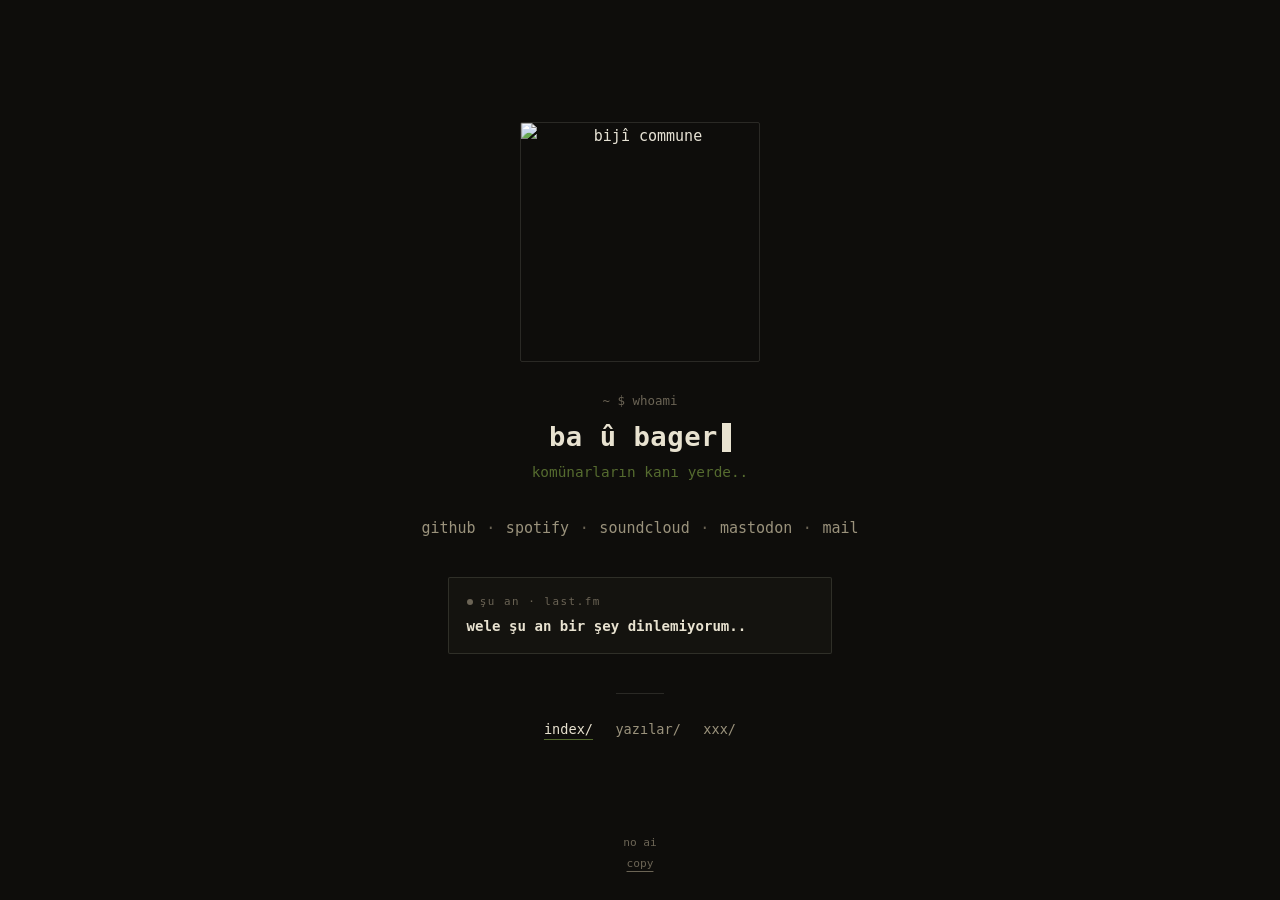
==== index.html @ e676a7f1 "x" ====
<!DOCTYPE html>
<html lang="tr">
<head>
    <meta charset="UTF-8">
    <meta name="viewport" content="width=device-width, initial-scale=1.0">
    <title>ba û bager</title>
    <meta name="description" content="komünar">
    <meta http-equiv="Content-Security-Policy" content="default-src 'self'; script-src 'self'; style-src 'self' 'unsafe-inline'; img-src 'self' https://*.fastly.net data:; connect-src 'self' https://ws.audioscrobbler.com; font-src 'self'; media-src 'self'; base-uri 'self'; form-action 'none'; object-src 'none'">
    <meta name="theme-color" content="#0e0d0b">
    <meta property="og:title" content="ba û bager">
    <meta property="og:description" content="komünar">
    <meta property="og:image" content="https://ericmarshlovski.github.io/bager/vivelacommune.jpg">
    <meta property="og:url" content="https://ericmarshlovski.github.io/bager/">
    <meta property="og:type" content="website">
    <meta name="twitter:card" content="summary">
    <link rel="alternate" type="application/rss+xml" title="ba û bager" href="feed.xml">
    <link rel="stylesheet" href="assets/css/style.css">
    <link rel="icon" type="image/png" href="cat.png">
</head>
<body>
    <main>
        <img class="foto" src="vivelacommune.jpg" alt="bijî commune">

        <p class="prompt">whoami</p>
        <h1>ba û bager<span class="cursor" aria-hidden="true"></span></h1>
        <p class="slogan">komünarların kanı yerde..</p>

        <p class="socials"><a href="https://github.com/ericmarshlovski" target="_blank" rel="noopener">github</a>&nbsp;· <a href="https://open.spotify.com/user/8djlkujkspdbpuejrs2llf6aj?si=2995310999944a9e" target="_blank" rel="noopener">spotify</a>&nbsp;· <a href="https://soundcloud.com/bager-926144271" target="_blank" rel="noopener">soundcloud</a>&nbsp;· <a href="https://mastodon.social/@bager" target="_blank" rel="me noopener">mastodon</a>&nbsp;· <a data-eposta>mail</a></p>

        <div class="np">
            <img class="np-art" id="np-art" alt="albüm kapağı" hidden>
            <div class="np-body">
                <p class="np-label"><span class="np-dot" id="np-dot"></span> şu an · last.fm</p>
                <p class="np-track" id="np-track">wele şu an bir şey dinlemiyorum..</p>
                <p class="np-artist" id="np-artist" hidden></p>
            </div>
        </div>

        <hr class="sep">

        <nav class="menu">
            <a href="index.html" aria-current="page">index/</a>
            <a href="blog/index.html">yazılar/</a>
            <a href="xxx.html">xxx/</a>
        </nav>
    </main>

    <footer class="kolofon">
        no ai<br>
        <a href="https://github.com/ericmarshlovski/bager" target="_blank" rel="noopener">copy</a>
    </footer>

    <script src="assets/js/site.js"></script>
</body>
</html>
---- assets/css/style.css ----
@font-face {
    font-family: "IBM Plex Mono";
    font-style: normal;
    font-weight: 400;
    font-display: swap;
    src: url("../fonts/plex-mono-400-latin-ext.woff2") format("woff2");
    unicode-range: U+0100-02BA, U+02BD-02C5, U+02C7-02CC, U+02CE-02D7, U+02DD-02FF, U+0304, U+0308, U+0329, U+1D00-1DBF, U+1E00-1E9F, U+1EF2-1EFF, U+2020, U+20A0-20AB, U+20AD-20C0, U+2113, U+2C60-2C7F, U+A720-A7FF;
}

@font-face {
    font-family: "IBM Plex Mono";
    font-style: normal;
    font-weight: 400;
    font-display: swap;
    src: url("../fonts/plex-mono-400-latin.woff2") format("woff2");
    unicode-range: U+0000-00FF, U+0131, U+0152-0153, U+02BB-02BC, U+02C6, U+02DA, U+02DC, U+0304, U+0308, U+0329, U+2000-206F, U+20AC, U+2122, U+2191, U+2193, U+2212, U+2215, U+FEFF, U+FFFD;
}

@font-face {
    font-family: "IBM Plex Mono";
    font-style: normal;
    font-weight: 500;
    font-display: swap;
    src: url("../fonts/plex-mono-500-latin-ext.woff2") format("woff2");
    unicode-range: U+0100-02BA, U+02BD-02C5, U+02C7-02CC, U+02CE-02D7, U+02DD-02FF, U+0304, U+0308, U+0329, U+1D00-1DBF, U+1E00-1E9F, U+1EF2-1EFF, U+2020, U+20A0-20AB, U+20AD-20C0, U+2113, U+2C60-2C7F, U+A720-A7FF;
}

@font-face {
    font-family: "IBM Plex Mono";
    font-style: normal;
    font-weight: 500;
    font-display: swap;
    src: url("../fonts/plex-mono-500-latin.woff2") format("woff2");
    unicode-range: U+0000-00FF, U+0131, U+0152-0153, U+02BB-02BC, U+02C6, U+02DA, U+02DC, U+0304, U+0308, U+0329, U+2000-206F, U+20AC, U+2122, U+2191, U+2193, U+2212, U+2215, U+FEFF, U+FFFD;
}

@font-face {
    font-family: "IBM Plex Mono";
    font-style: normal;
    font-weight: 600;
    font-display: swap;
    src: url("../fonts/plex-mono-600-latin-ext.woff2") format("woff2");
    unicode-range: U+0100-02BA, U+02BD-02C5, U+02C7-02CC, U+02CE-02D7, U+02DD-02FF, U+0304, U+0308, U+0329, U+1D00-1DBF, U+1E00-1E9F, U+1EF2-1EFF, U+2020, U+20A0-20AB, U+20AD-20C0, U+2113, U+2C60-2C7F, U+A720-A7FF;
}

@font-face {
    font-family: "IBM Plex Mono";
    font-style: normal;
    font-weight: 600;
    font-display: swap;
    src: url("../fonts/plex-mono-600-latin.woff2") format("woff2");
    unicode-range: U+0000-00FF, U+0131, U+0152-0153, U+02BB-02BC, U+02C6, U+02DA, U+02DC, U+0304, U+0308, U+0329, U+2000-206F, U+20AC, U+2122, U+2191, U+2193, U+2212, U+2215, U+FEFF, U+FFFD;
}

:root {
    --bg: #0e0d0b;
    --raised: #14130f;
    --ink: #e8e2d0;
    --muted: #9a927c;
    --faint: #6b6455;
    --line: rgba(232, 226, 208, 0.13);
    --renk: #556B2F;
    color-scheme: dark;
}

* { margin: 0; padding: 0; box-sizing: border-box; }

html { min-height: 100%; }

body {
    min-height: 100vh;
    background: var(--bg);
    color: var(--ink);
    font-family: "IBM Plex Mono", ui-monospace, SFMono-Regular, Menlo, Consolas, monospace;
    font-size: 0.9375rem;
    line-height: 1.75;
    display: flex;
    flex-direction: column;
    align-items: center;
}

::selection {
    background: var(--renk);
    color: var(--bg);
}

a {
    color: var(--ink);
    text-decoration: underline;
    text-decoration-color: var(--faint);
    text-underline-offset: 4px;
    transition: color 0.15s ease, text-decoration-color 0.15s ease;
}

a:hover {
    color: var(--renk);
    text-decoration-color: var(--renk);
}

:focus-visible {
    outline: 2px solid var(--renk);
    outline-offset: 3px;
}

main {
    flex: 1;
    width: 100%;
    max-width: 34rem;
    padding: clamp(2.5rem, 8vh, 5rem) 1.25rem 2.5rem;
    display: flex;
    flex-direction: column;
    align-items: center;
    justify-content: center;
    text-align: center;
}

.prompt {
    font-size: 0.78rem;
    color: var(--faint);
    margin-bottom: 0.4rem;
}

.prompt::before { content: "~ $ "; }

.cursor {
    display: inline-block;
    width: 0.55ch;
    height: 1.05em;
    margin-left: 0.25ch;
    background: var(--ink);
    vertical-align: text-bottom;
    animation: blink 1.2s step-end infinite;
}

@keyframes blink {
    0%, 100% { opacity: 1; }
    50% { opacity: 0; }
}

.foto {
    width: min(100%, 15rem);
    aspect-ratio: 1;
    object-fit: cover;
    object-position: center 30%;
    border: 1px solid var(--line);
    border-radius: 2px;
    filter: saturate(0.75);
    margin-bottom: 1.75rem;
}

h1 {
    font-size: 1.7rem;
    font-weight: 600;
    letter-spacing: 0.02em;
    line-height: 1.3;
}

.slogan {
    color: var(--renk);
    font-size: 0.9rem;
    margin-top: 0.35rem;
}

.socials {
    margin-top: 1.9rem;
    color: var(--faint);
}

.socials a {
    color: var(--muted);
    text-decoration: none;
    padding: 0.15rem 0.1rem;
}

.socials a:hover { color: var(--renk); }

.np {
    margin-top: 2.2rem;
    width: 100%;
    max-width: 24rem;
    border: 1px solid var(--line);
    border-radius: 2px;
    background: var(--raised);
    padding: 0.9rem 1.1rem;
    display: flex;
    align-items: center;
    gap: 0.9rem;
    text-align: left;
}

.np-art {
    width: 76px;
    height: 76px;
    object-fit: cover;
    border: 1px solid var(--line);
    border-radius: 2px;
    filter: saturate(0.75);
    flex-shrink: 0;
}

.np-body { min-width: 0; }

.np-label {
    font-size: 0.68rem;
    letter-spacing: 0.14em;
    color: var(--faint);
    display: flex;
    align-items: center;
    gap: 0.45rem;
}

.np-dot {
    width: 6px;
    height: 6px;
    border-radius: 50%;
    background: var(--faint);
    flex-shrink: 0;
}

.np-dot.live {
    background: var(--renk);
    animation: pulse 1.6s infinite;
}

@keyframes pulse {
    0%, 100% { opacity: 1; }
    50% { opacity: 0.35; }
}

.np-track {
    font-size: 0.88rem;
    font-weight: 600;
    margin-top: 0.2rem;
    overflow-wrap: anywhere;
}

.np-artist {
    font-size: 0.78rem;
    color: var(--muted);
}

.sep {
    border: none;
    border-top: 1px solid var(--line);
    width: 3rem;
    margin: 2.4rem auto 0;
}

.menu {
    margin-top: 1.5rem;
    display: flex;
    gap: 1.4rem;
    justify-content: center;
    font-size: 0.85rem;
}

.menu a {
    color: var(--muted);
    text-decoration: none;
}

.menu a:hover { color: var(--renk); }

.menu a[aria-current="page"] {
    color: var(--ink);
    text-decoration: underline;
    text-decoration-color: var(--renk);
    text-underline-offset: 5px;
}

.kolofon {
    width: 100%;
    padding: 0 1.25rem 1.6rem;
    text-align: center;
    font-size: 0.7rem;
    line-height: 1.9;
    color: var(--faint);
}

.kolofon a { color: var(--faint); }

.page {
    justify-content: flex-start;
    text-align: left;
    align-items: stretch;
}

.page .menu { margin: 0 0 3rem; justify-content: center; }

.page h1 {
    font-size: 1.35rem;
    text-align: center;
}

.page .eyebrow {
    font-size: 0.72rem;
    letter-spacing: 0.14em;
    color: var(--faint);
    text-align: center;
    margin-bottom: 0.5rem;
}

.posts {
    list-style: none;
    margin-top: 2.2rem;
}

.posts li {
    display: flex;
    gap: 1.1rem;
    align-items: baseline;
    padding: 0.6rem 0;
    border-bottom: 1px solid var(--line);
}

.posts li:first-child { border-top: 1px solid var(--line); }

.rss {
    margin-top: 2.4rem;
    font-size: 0.75rem;
    text-align: center;
}

.rss a { color: var(--faint); }

.post-date {
    font-size: 0.75rem;
    color: var(--faint);
    white-space: nowrap;
    flex-shrink: 0;
}

.post-meta {
    font-size: 0.75rem;
    color: var(--faint);
    text-align: center;
    margin-top: 0.4rem;
}

.prose { margin-top: 2.4rem; }

.prose p { margin-bottom: 1.2rem; }

.prose h2 {
    font-size: 1rem;
    font-weight: 600;
    margin: 2rem 0 0.8rem;
}

.prose ul, .prose ol { margin: 0 0 1.2rem 1.4rem; }

.prose li { margin-bottom: 0.3rem; }

.prose blockquote {
    border-left: 2px solid var(--line);
    padding-left: 1rem;
    color: var(--muted);
    margin-bottom: 1.2rem;
}

.prose code {
    background: var(--raised);
    border: 1px solid var(--line);
    border-radius: 2px;
    padding: 0.05rem 0.35rem;
    font-size: 0.85em;
}

.prose pre {
    background: var(--raised);
    border: 1px solid var(--line);
    border-radius: 2px;
    padding: 0.9rem 1rem;
    overflow-x: auto;
    margin-bottom: 1.2rem;
    text-align: left;
}

.prose pre code { background: none; border: none; padding: 0; }

.dir {
    list-style: none;
    margin-top: 2.2rem;
}

.dir li {
    padding: 0.75rem 0;
    border-bottom: 1px solid var(--line);
}

.dir li:first-child { border-top: 1px solid var(--line); }

.dir .desc {
    display: block;
    font-size: 0.78rem;
    color: var(--muted);
}

.player {
    margin: 2.4rem auto 0;
    width: 100%;
    max-width: 26rem;
    border: 1px solid var(--line);
    border-radius: 2px;
    background: var(--raised);
    padding: 0.85rem 1rem;
    display: flex;
    align-items: center;
    gap: 0.9rem;
}

.player-btn {
    font: inherit;
    font-size: 0.85rem;
    color: var(--muted);
    background: none;
    border: none;
    cursor: pointer;
    white-space: nowrap;
    padding: 0;
}

.player-btn:hover { color: var(--renk); }

.player-seek {
    flex: 1;
    appearance: none;
    -webkit-appearance: none;
    height: 2px;
    border-radius: 1px;
    background: var(--line);
    cursor: pointer;
}

.player-seek::-webkit-slider-thumb {
    -webkit-appearance: none;
    width: 10px;
    height: 10px;
    border-radius: 50%;
    background: var(--renk);
    border: none;
}

.player-seek::-moz-range-thumb {
    width: 10px;
    height: 10px;
    border-radius: 50%;
    background: var(--renk);
    border: none;
}

.player-time {
    font-size: 0.72rem;
    color: var(--faint);
    white-space: nowrap;
    font-variant-numeric: tabular-nums;
}

.siir p { white-space: pre-line; }

@media (max-width: 420px) {
    body { font-size: 0.875rem; }

    h1 { font-size: 1.45rem; }

    .socials { line-height: 2.2; }

    .posts li {
        flex-direction: column;
        gap: 0.05rem;
    }
}

@media (prefers-reduced-motion: reduce) {
    *, *::before, *::after {
        animation-duration: 0.001ms !important;
        animation-iteration-count: 1 !important;
        transition-duration: 0.001ms !important;
    }
}
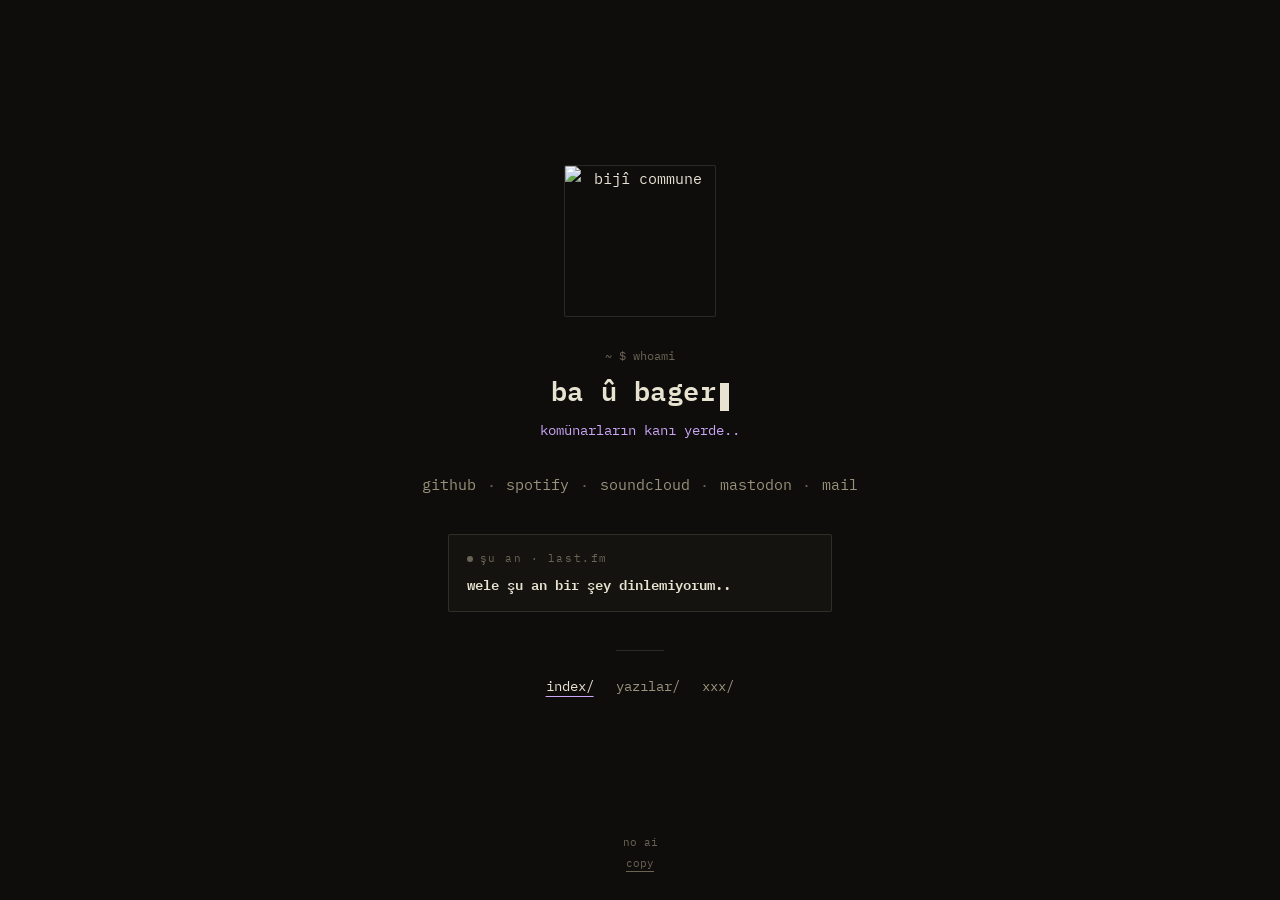
==== commit b45562b7: "x" ====
--- a/index.html
+++ b/index.html
@@ -5,15 +5,9 @@
     <meta name="viewport" content="width=device-width, initial-scale=1.0">
     <title>ba û bager</title>
     <meta name="description" content="komünar">
-    <meta http-equiv="Content-Security-Policy" content="default-src 'self'; script-src 'self'; style-src 'self' 'unsafe-inline'; img-src 'self' https://*.fastly.net data:; connect-src 'self' https://ws.audioscrobbler.com; font-src 'self'; media-src 'self'; base-uri 'self'; form-action 'none'; object-src 'none'">
-    <meta name="theme-color" content="#0e0d0b">
-    <meta property="og:title" content="ba û bager">
-    <meta property="og:description" content="komünar">
-    <meta property="og:image" content="https://ericmarshlovski.github.io/bager/vivelacommune.jpg">
-    <meta property="og:url" content="https://ericmarshlovski.github.io/bager/">
-    <meta property="og:type" content="website">
-    <meta name="twitter:card" content="summary">
-    <link rel="alternate" type="application/rss+xml" title="ba û bager" href="feed.xml">
+    <link rel="preconnect" href="https://fonts.googleapis.com">
+    <link rel="preconnect" href="https://fonts.gstatic.com" crossorigin>
+    <link href="https://fonts.googleapis.com/css2?family=IBM+Plex+Mono:wght@400;500;600&display=swap" rel="stylesheet">
     <link rel="stylesheet" href="assets/css/style.css">
     <link rel="icon" type="image/png" href="cat.png">
 </head>
@@ -25,7 +19,7 @@
         <h1>ba û bager<span class="cursor" aria-hidden="true"></span></h1>
         <p class="slogan">komünarların kanı yerde..</p>
 
-        <p class="socials"><a href="https://github.com/ericmarshlovski" target="_blank" rel="noopener">github</a>&nbsp;· <a href="https://open.spotify.com/user/8djlkujkspdbpuejrs2llf6aj?si=2995310999944a9e" target="_blank" rel="noopener">spotify</a>&nbsp;· <a href="https://soundcloud.com/bager-926144271" target="_blank" rel="noopener">soundcloud</a>&nbsp;· <a href="https://mastodon.social/@bager" target="_blank" rel="me noopener">mastodon</a>&nbsp;· <a data-eposta>mail</a></p>
+        <p class="socials"><a href="https://github.com/ericmarshlovski" target="_blank" rel="noopener">github</a>&nbsp;· <a href="https://open.spotify.com/user/8djlkujkspdbpuejrs2llf6aj?si=2995310999944a9e" target="_blank" rel="noopener">spotify</a>&nbsp;· <a href="https://soundcloud.com/bager-926144271" target="_blank" rel="noopener">soundcloud</a>&nbsp;· <a href="https://mastodon.social/@bager" target="_blank" rel="me noopener">mastodon</a>&nbsp;· <a href="mailto:nujiyan1871@proton.me">mail</a></p>
 
         <div class="np">
             <img class="np-art" id="np-art" alt="albüm kapağı" hidden>
--- a/assets/css/style.css
+++ b/assets/css/style.css
@@ -1,57 +1,3 @@
-@font-face {
-    font-family: "IBM Plex Mono";
-    font-style: normal;
-    font-weight: 400;
-    font-display: swap;
-    src: url("../fonts/plex-mono-400-latin-ext.woff2") format("woff2");
-    unicode-range: U+0100-02BA, U+02BD-02C5, U+02C7-02CC, U+02CE-02D7, U+02DD-02FF, U+0304, U+0308, U+0329, U+1D00-1DBF, U+1E00-1E9F, U+1EF2-1EFF, U+2020, U+20A0-20AB, U+20AD-20C0, U+2113, U+2C60-2C7F, U+A720-A7FF;
-}
-
-@font-face {
-    font-family: "IBM Plex Mono";
-    font-style: normal;
-    font-weight: 400;
-    font-display: swap;
-    src: url("../fonts/plex-mono-400-latin.woff2") format("woff2");
-    unicode-range: U+0000-00FF, U+0131, U+0152-0153, U+02BB-02BC, U+02C6, U+02DA, U+02DC, U+0304, U+0308, U+0329, U+2000-206F, U+20AC, U+2122, U+2191, U+2193, U+2212, U+2215, U+FEFF, U+FFFD;
-}
-
-@font-face {
-    font-family: "IBM Plex Mono";
-    font-style: normal;
-    font-weight: 500;
-    font-display: swap;
-    src: url("../fonts/plex-mono-500-latin-ext.woff2") format("woff2");
-    unicode-range: U+0100-02BA, U+02BD-02C5, U+02C7-02CC, U+02CE-02D7, U+02DD-02FF, U+0304, U+0308, U+0329, U+1D00-1DBF, U+1E00-1E9F, U+1EF2-1EFF, U+2020, U+20A0-20AB, U+20AD-20C0, U+2113, U+2C60-2C7F, U+A720-A7FF;
-}
-
-@font-face {
-    font-family: "IBM Plex Mono";
-    font-style: normal;
-    font-weight: 500;
-    font-display: swap;
-    src: url("../fonts/plex-mono-500-latin.woff2") format("woff2");
-    unicode-range: U+0000-00FF, U+0131, U+0152-0153, U+02BB-02BC, U+02C6, U+02DA, U+02DC, U+0304, U+0308, U+0329, U+2000-206F, U+20AC, U+2122, U+2191, U+2193, U+2212, U+2215, U+FEFF, U+FFFD;
-}
-
-@font-face {
-    font-family: "IBM Plex Mono";
-    font-style: normal;
-    font-weight: 600;
-    font-display: swap;
-    src: url("../fonts/plex-mono-600-latin-ext.woff2") format("woff2");
-    unicode-range: U+0100-02BA, U+02BD-02C5, U+02C7-02CC, U+02CE-02D7, U+02DD-02FF, U+0304, U+0308, U+0329, U+1D00-1DBF, U+1E00-1E9F, U+1EF2-1EFF, U+2020, U+20A0-20AB, U+20AD-20C0, U+2113, U+2C60-2C7F, U+A720-A7FF;
-}
-
-@font-face {
-    font-family: "IBM Plex Mono";
-    font-style: normal;
-    font-weight: 600;
-    font-display: swap;
-    src: url("../fonts/plex-mono-600-latin.woff2") format("woff2");
-    unicode-range: U+0000-00FF, U+0131, U+0152-0153, U+02BB-02BC, U+02C6, U+02DA, U+02DC, U+0304, U+0308, U+0329, U+2000-206F, U+20AC, U+2122, U+2191, U+2193, U+2212, U+2215, U+FEFF, U+FFFD;
-}
-
 :root {
     --bg: #0e0d0b;
     --raised: #14130f;
@@ -59,7 +5,7 @@
     --muted: #9a927c;
     --faint: #6b6455;
     --line: rgba(232, 226, 208, 0.13);
-    --renk: #556B2F;
+    --mor: #cba6f7;
     color-scheme: dark;
 }
 
@@ -80,7 +26,7 @@
 }
 
 ::selection {
-    background: var(--renk);
+    background: var(--mor);
     color: var(--bg);
 }
 
@@ -93,12 +39,12 @@
 }
 
 a:hover {
-    color: var(--renk);
-    text-decoration-color: var(--renk);
+    color: var(--mor);
+    text-decoration-color: var(--mor);
 }
 
 :focus-visible {
-    outline: 2px solid var(--renk);
+    outline: 2px solid var(--mor);
     outline-offset: 3px;
 }
 
@@ -138,7 +84,7 @@
 }
 
 .foto {
-    width: min(100%, 15rem);
+    width: 9.5rem;
     aspect-ratio: 1;
     object-fit: cover;
     object-position: center 30%;
@@ -156,7 +102,7 @@
 }
 
 .slogan {
-    color: var(--renk);
+    color: var(--mor);
     font-size: 0.9rem;
     margin-top: 0.35rem;
 }
@@ -172,7 +118,7 @@
     padding: 0.15rem 0.1rem;
 }
 
-.socials a:hover { color: var(--renk); }
+.socials a:hover { color: var(--mor); }
 
 .np {
     margin-top: 2.2rem;
@@ -189,8 +135,8 @@
 }
 
 .np-art {
-    width: 76px;
-    height: 76px;
+    width: 44px;
+    height: 44px;
     object-fit: cover;
     border: 1px solid var(--line);
     border-radius: 2px;
@@ -218,7 +164,7 @@
 }
 
 .np-dot.live {
-    background: var(--renk);
+    background: var(--mor);
     animation: pulse 1.6s infinite;
 }
 
@@ -259,12 +205,12 @@
     text-decoration: none;
 }
 
-.menu a:hover { color: var(--renk); }
+.menu a:hover { color: var(--mor); }
 
 .menu a[aria-current="page"] {
     color: var(--ink);
     text-decoration: underline;
-    text-decoration-color: var(--renk);
+    text-decoration-color: var(--mor);
     text-underline-offset: 5px;
 }
 
@@ -315,14 +261,6 @@
 
 .posts li:first-child { border-top: 1px solid var(--line); }
 
-.rss {
-    margin-top: 2.4rem;
-    font-size: 0.75rem;
-    text-align: center;
-}
-
-.rss a { color: var(--faint); }
-
 .post-date {
     font-size: 0.75rem;
     color: var(--faint);
@@ -420,7 +358,7 @@
     padding: 0;
 }
 
-.player-btn:hover { color: var(--renk); }
+.player-btn:hover { color: var(--mor); }
 
 .player-seek {
     flex: 1;
@@ -437,7 +375,7 @@
     width: 10px;
     height: 10px;
     border-radius: 50%;
-    background: var(--renk);
+    background: var(--mor);
     border: none;
 }
 
@@ -445,7 +383,7 @@
     width: 10px;
     height: 10px;
     border-radius: 50%;
-    background: var(--renk);
+    background: var(--mor);
     border: none;
 }
 
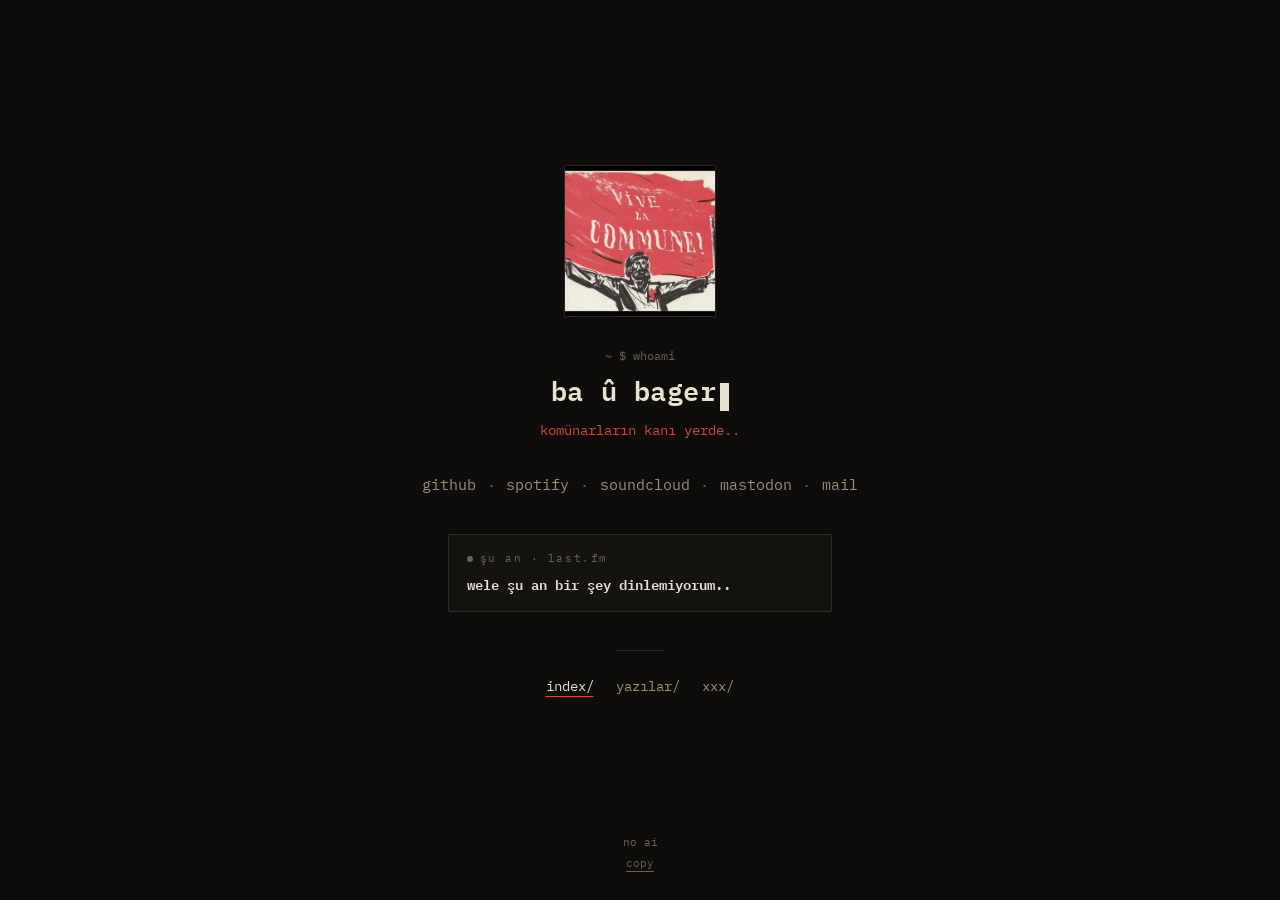
==== commit 538e127c: "x" ====
--- a/index.html
+++ b/index.html
@@ -44,6 +44,6 @@
         <a href="https://github.com/ericmarshlovski/bager" target="_blank" rel="noopener">copy</a>
     </footer>
 
-    <script src="assets/js/site.js"></script>
+    <script src="assets/js/nowplaying.js"></script>
 </body>
 </html>
--- a/assets/css/style.css
+++ b/assets/css/style.css
@@ -5,7 +5,7 @@
     --muted: #9a927c;
     --faint: #6b6455;
     --line: rgba(232, 226, 208, 0.13);
-    --mor: #cba6f7;
+    --red: #c94b3f;
     color-scheme: dark;
 }
 
@@ -26,7 +26,7 @@
 }
 
 ::selection {
-    background: var(--mor);
+    background: var(--red);
     color: var(--bg);
 }
 
@@ -39,12 +39,12 @@
 }
 
 a:hover {
-    color: var(--mor);
-    text-decoration-color: var(--mor);
+    color: var(--red);
+    text-decoration-color: var(--red);
 }
 
 :focus-visible {
-    outline: 2px solid var(--mor);
+    outline: 2px solid var(--red);
     outline-offset: 3px;
 }
 
@@ -102,7 +102,7 @@
 }
 
 .slogan {
-    color: var(--mor);
+    color: var(--red);
     font-size: 0.9rem;
     margin-top: 0.35rem;
 }
@@ -118,7 +118,7 @@
     padding: 0.15rem 0.1rem;
 }
 
-.socials a:hover { color: var(--mor); }
+.socials a:hover { color: var(--red); }
 
 .np {
     margin-top: 2.2rem;
@@ -164,7 +164,7 @@
 }
 
 .np-dot.live {
-    background: var(--mor);
+    background: var(--red);
     animation: pulse 1.6s infinite;
 }
 
@@ -205,12 +205,12 @@
     text-decoration: none;
 }
 
-.menu a:hover { color: var(--mor); }
+.menu a:hover { color: var(--red); }
 
 .menu a[aria-current="page"] {
     color: var(--ink);
     text-decoration: underline;
-    text-decoration-color: var(--mor);
+    text-decoration-color: var(--red);
     text-underline-offset: 5px;
 }
 
@@ -333,68 +333,6 @@
     font-size: 0.78rem;
     color: var(--muted);
 }
-
-.player {
-    margin: 2.4rem auto 0;
-    width: 100%;
-    max-width: 26rem;
-    border: 1px solid var(--line);
-    border-radius: 2px;
-    background: var(--raised);
-    padding: 0.85rem 1rem;
-    display: flex;
-    align-items: center;
-    gap: 0.9rem;
-}
-
-.player-btn {
-    font: inherit;
-    font-size: 0.85rem;
-    color: var(--muted);
-    background: none;
-    border: none;
-    cursor: pointer;
-    white-space: nowrap;
-    padding: 0;
-}
-
-.player-btn:hover { color: var(--mor); }
-
-.player-seek {
-    flex: 1;
-    appearance: none;
-    -webkit-appearance: none;
-    height: 2px;
-    border-radius: 1px;
-    background: var(--line);
-    cursor: pointer;
-}
-
-.player-seek::-webkit-slider-thumb {
-    -webkit-appearance: none;
-    width: 10px;
-    height: 10px;
-    border-radius: 50%;
-    background: var(--mor);
-    border: none;
-}
-
-.player-seek::-moz-range-thumb {
-    width: 10px;
-    height: 10px;
-    border-radius: 50%;
-    background: var(--mor);
-    border: none;
-}
-
-.player-time {
-    font-size: 0.72rem;
-    color: var(--faint);
-    white-space: nowrap;
-    font-variant-numeric: tabular-nums;
-}
-
-.siir p { white-space: pre-line; }
 
 @media (max-width: 420px) {
     body { font-size: 0.875rem; }
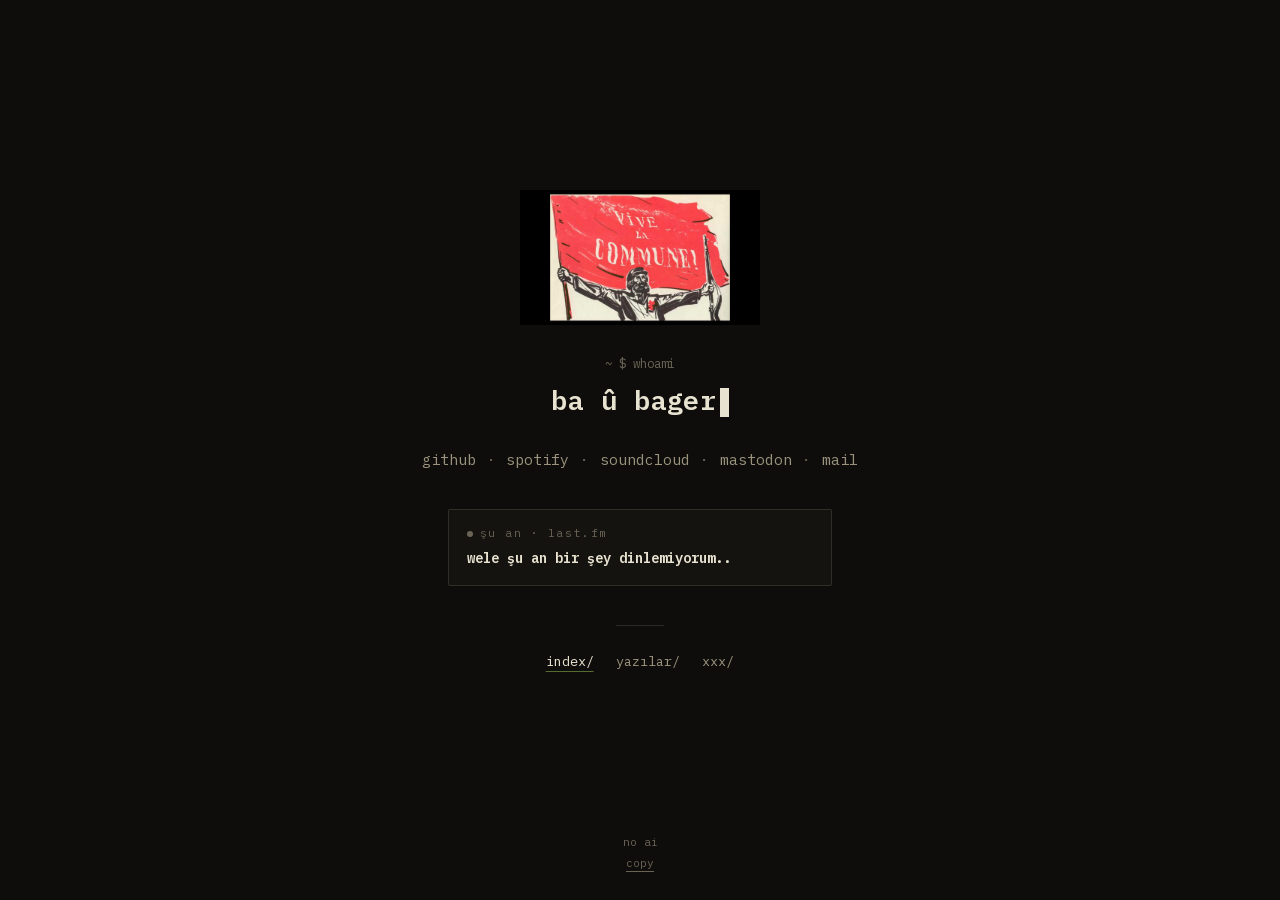
==== commit cd26a1ce: "x" ====
--- a/index.html
+++ b/index.html
@@ -5,9 +5,15 @@
     <meta name="viewport" content="width=device-width, initial-scale=1.0">
     <title>ba û bager</title>
     <meta name="description" content="komünar">
-    <link rel="preconnect" href="https://fonts.googleapis.com">
-    <link rel="preconnect" href="https://fonts.gstatic.com" crossorigin>
-    <link href="https://fonts.googleapis.com/css2?family=IBM+Plex+Mono:wght@400;500;600&display=swap" rel="stylesheet">
+    <meta http-equiv="Content-Security-Policy" content="default-src 'self'; script-src 'self'; style-src 'self' 'unsafe-inline'; img-src 'self' https://*.fastly.net data:; connect-src 'self' https://ws.audioscrobbler.com; font-src 'self'; media-src 'self'; base-uri 'self'; form-action 'none'; object-src 'none'">
+    <meta name="theme-color" content="#0e0d0b">
+    <meta property="og:title" content="ba û bager">
+    <meta property="og:description" content="komünar">
+    <meta property="og:image" content="https://ericmarshlovski.github.io/bager/vivelacommune.jpg">
+    <meta property="og:url" content="https://ericmarshlovski.github.io/bager/">
+    <meta property="og:type" content="website">
+    <meta name="twitter:card" content="summary">
+    <link rel="alternate" type="application/rss+xml" title="ba û bager" href="feed.xml">
     <link rel="stylesheet" href="assets/css/style.css">
     <link rel="icon" type="image/png" href="cat.png">
 </head>
@@ -17,9 +23,8 @@
 
         <p class="prompt">whoami</p>
         <h1>ba û bager<span class="cursor" aria-hidden="true"></span></h1>
-        <p class="slogan">komünarların kanı yerde..</p>
 
-        <p class="socials"><a href="https://github.com/ericmarshlovski" target="_blank" rel="noopener">github</a>&nbsp;· <a href="https://open.spotify.com/user/8djlkujkspdbpuejrs2llf6aj?si=2995310999944a9e" target="_blank" rel="noopener">spotify</a>&nbsp;· <a href="https://soundcloud.com/bager-926144271" target="_blank" rel="noopener">soundcloud</a>&nbsp;· <a href="https://mastodon.social/@bager" target="_blank" rel="me noopener">mastodon</a>&nbsp;· <a href="mailto:nujiyan1871@proton.me">mail</a></p>
+        <p class="socials"><a href="https://github.com/ericmarshlovski" target="_blank" rel="noopener">github</a>&nbsp;· <a href="https://open.spotify.com/user/8djlkujkspdbpuejrs2llf6aj?si=2995310999944a9e" target="_blank" rel="noopener">spotify</a>&nbsp;· <a href="https://soundcloud.com/bager-926144271" target="_blank" rel="noopener">soundcloud</a>&nbsp;· <a href="https://mastodon.social/@bager" target="_blank" rel="me noopener">mastodon</a>&nbsp;· <a data-eposta>mail</a></p>
 
         <div class="np">
             <img class="np-art" id="np-art" alt="albüm kapağı" hidden>
@@ -44,6 +49,6 @@
         <a href="https://github.com/ericmarshlovski/bager" target="_blank" rel="noopener">copy</a>
     </footer>
 
-    <script src="assets/js/nowplaying.js"></script>
+    <script src="assets/js/site.js"></script>
 </body>
 </html>
--- a/assets/css/style.css
+++ b/assets/css/style.css
@@ -1,3 +1,57 @@
+@font-face {
+    font-family: "IBM Plex Mono";
+    font-style: normal;
+    font-weight: 400;
+    font-display: swap;
+    src: url("../fonts/plex-mono-400-latin-ext.woff2") format("woff2");
+    unicode-range: U+0100-02BA, U+02BD-02C5, U+02C7-02CC, U+02CE-02D7, U+02DD-02FF, U+0304, U+0308, U+0329, U+1D00-1DBF, U+1E00-1E9F, U+1EF2-1EFF, U+2020, U+20A0-20AB, U+20AD-20C0, U+2113, U+2C60-2C7F, U+A720-A7FF;
+}
+
+@font-face {
+    font-family: "IBM Plex Mono";
+    font-style: normal;
+    font-weight: 400;
+    font-display: swap;
+    src: url("../fonts/plex-mono-400-latin.woff2") format("woff2");
+    unicode-range: U+0000-00FF, U+0131, U+0152-0153, U+02BB-02BC, U+02C6, U+02DA, U+02DC, U+0304, U+0308, U+0329, U+2000-206F, U+20AC, U+2122, U+2191, U+2193, U+2212, U+2215, U+FEFF, U+FFFD;
+}
+
+@font-face {
+    font-family: "IBM Plex Mono";
+    font-style: normal;
+    font-weight: 500;
+    font-display: swap;
+    src: url("../fonts/plex-mono-500-latin-ext.woff2") format("woff2");
+    unicode-range: U+0100-02BA, U+02BD-02C5, U+02C7-02CC, U+02CE-02D7, U+02DD-02FF, U+0304, U+0308, U+0329, U+1D00-1DBF, U+1E00-1E9F, U+1EF2-1EFF, U+2020, U+20A0-20AB, U+20AD-20C0, U+2113, U+2C60-2C7F, U+A720-A7FF;
+}
+
+@font-face {
+    font-family: "IBM Plex Mono";
+    font-style: normal;
+    font-weight: 500;
+    font-display: swap;
+    src: url("../fonts/plex-mono-500-latin.woff2") format("woff2");
+    unicode-range: U+0000-00FF, U+0131, U+0152-0153, U+02BB-02BC, U+02C6, U+02DA, U+02DC, U+0304, U+0308, U+0329, U+2000-206F, U+20AC, U+2122, U+2191, U+2193, U+2212, U+2215, U+FEFF, U+FFFD;
+}
+
+@font-face {
+    font-family: "IBM Plex Mono";
+    font-style: normal;
+    font-weight: 600;
+    font-display: swap;
+    src: url("../fonts/plex-mono-600-latin-ext.woff2") format("woff2");
+    unicode-range: U+0100-02BA, U+02BD-02C5, U+02C7-02CC, U+02CE-02D7, U+02DD-02FF, U+0304, U+0308, U+0329, U+1D00-1DBF, U+1E00-1E9F, U+1EF2-1EFF, U+2020, U+20A0-20AB, U+20AD-20C0, U+2113, U+2C60-2C7F, U+A720-A7FF;
+}
+
+@font-face {
+    font-family: "IBM Plex Mono";
+    font-style: normal;
+    font-weight: 600;
+    font-display: swap;
+    src: url("../fonts/plex-mono-600-latin.woff2") format("woff2");
+    unicode-range: U+0000-00FF, U+0131, U+0152-0153, U+02BB-02BC, U+02C6, U+02DA, U+02DC, U+0304, U+0308, U+0329, U+2000-206F, U+20AC, U+2122, U+2191, U+2193, U+2212, U+2215, U+FEFF, U+FFFD;
+}
+
 :root {
     --bg: #0e0d0b;
     --raised: #14130f;
@@ -5,7 +59,7 @@
     --muted: #9a927c;
     --faint: #6b6455;
     --line: rgba(232, 226, 208, 0.13);
-    --red: #c94b3f;
+    --renk: #556B2F;
     color-scheme: dark;
 }
 
@@ -26,7 +80,7 @@
 }
 
 ::selection {
-    background: var(--red);
+    background: var(--renk);
     color: var(--bg);
 }
 
@@ -39,12 +93,12 @@
 }
 
 a:hover {
-    color: var(--red);
-    text-decoration-color: var(--red);
+    color: var(--renk);
+    text-decoration-color: var(--renk);
 }
 
 :focus-visible {
-    outline: 2px solid var(--red);
+    outline: 2px solid var(--renk);
     outline-offset: 3px;
 }
 
@@ -84,13 +138,7 @@
 }
 
 .foto {
-    width: 9.5rem;
-    aspect-ratio: 1;
-    object-fit: cover;
-    object-position: center 30%;
-    border: 1px solid var(--line);
-    border-radius: 2px;
-    filter: saturate(0.75);
+    width: min(100%, 15rem);
     margin-bottom: 1.75rem;
 }
 
@@ -101,12 +149,6 @@
     line-height: 1.3;
 }
 
-.slogan {
-    color: var(--red);
-    font-size: 0.9rem;
-    margin-top: 0.35rem;
-}
-
 .socials {
     margin-top: 1.9rem;
     color: var(--faint);
@@ -118,7 +160,7 @@
     padding: 0.15rem 0.1rem;
 }
 
-.socials a:hover { color: var(--red); }
+.socials a:hover { color: var(--renk); }
 
 .np {
     margin-top: 2.2rem;
@@ -135,8 +177,8 @@
 }
 
 .np-art {
-    width: 44px;
-    height: 44px;
+    width: 76px;
+    height: 76px;
     object-fit: cover;
     border: 1px solid var(--line);
     border-radius: 2px;
@@ -164,7 +206,7 @@
 }
 
 .np-dot.live {
-    background: var(--red);
+    background: var(--renk);
     animation: pulse 1.6s infinite;
 }
 
@@ -205,12 +247,12 @@
     text-decoration: none;
 }
 
-.menu a:hover { color: var(--red); }
+.menu a:hover { color: var(--renk); }
 
 .menu a[aria-current="page"] {
     color: var(--ink);
     text-decoration: underline;
-    text-decoration-color: var(--red);
+    text-decoration-color: var(--renk);
     text-underline-offset: 5px;
 }
 
@@ -260,6 +302,14 @@
 }
 
 .posts li:first-child { border-top: 1px solid var(--line); }
+
+.rss {
+    margin-top: 2.4rem;
+    font-size: 0.75rem;
+    text-align: center;
+}
+
+.rss a { color: var(--faint); }
 
 .post-date {
     font-size: 0.75rem;
@@ -334,6 +384,68 @@
     color: var(--muted);
 }
 
+.player {
+    margin: 2.4rem auto 0;
+    width: 100%;
+    max-width: 26rem;
+    border: 1px solid var(--line);
+    border-radius: 2px;
+    background: var(--raised);
+    padding: 0.85rem 1rem;
+    display: flex;
+    align-items: center;
+    gap: 0.9rem;
+}
+
+.player-btn {
+    font: inherit;
+    font-size: 0.85rem;
+    color: var(--muted);
+    background: none;
+    border: none;
+    cursor: pointer;
+    white-space: nowrap;
+    padding: 0;
+}
+
+.player-btn:hover { color: var(--renk); }
+
+.player-seek {
+    flex: 1;
+    appearance: none;
+    -webkit-appearance: none;
+    height: 2px;
+    border-radius: 1px;
+    background: var(--line);
+    cursor: pointer;
+}
+
+.player-seek::-webkit-slider-thumb {
+    -webkit-appearance: none;
+    width: 10px;
+    height: 10px;
+    border-radius: 50%;
+    background: var(--renk);
+    border: none;
+}
+
+.player-seek::-moz-range-thumb {
+    width: 10px;
+    height: 10px;
+    border-radius: 50%;
+    background: var(--renk);
+    border: none;
+}
+
+.player-time {
+    font-size: 0.72rem;
+    color: var(--faint);
+    white-space: nowrap;
+    font-variant-numeric: tabular-nums;
+}
+
+.siir p { white-space: pre-line; }
+
 @media (max-width: 420px) {
     body { font-size: 0.875rem; }
 
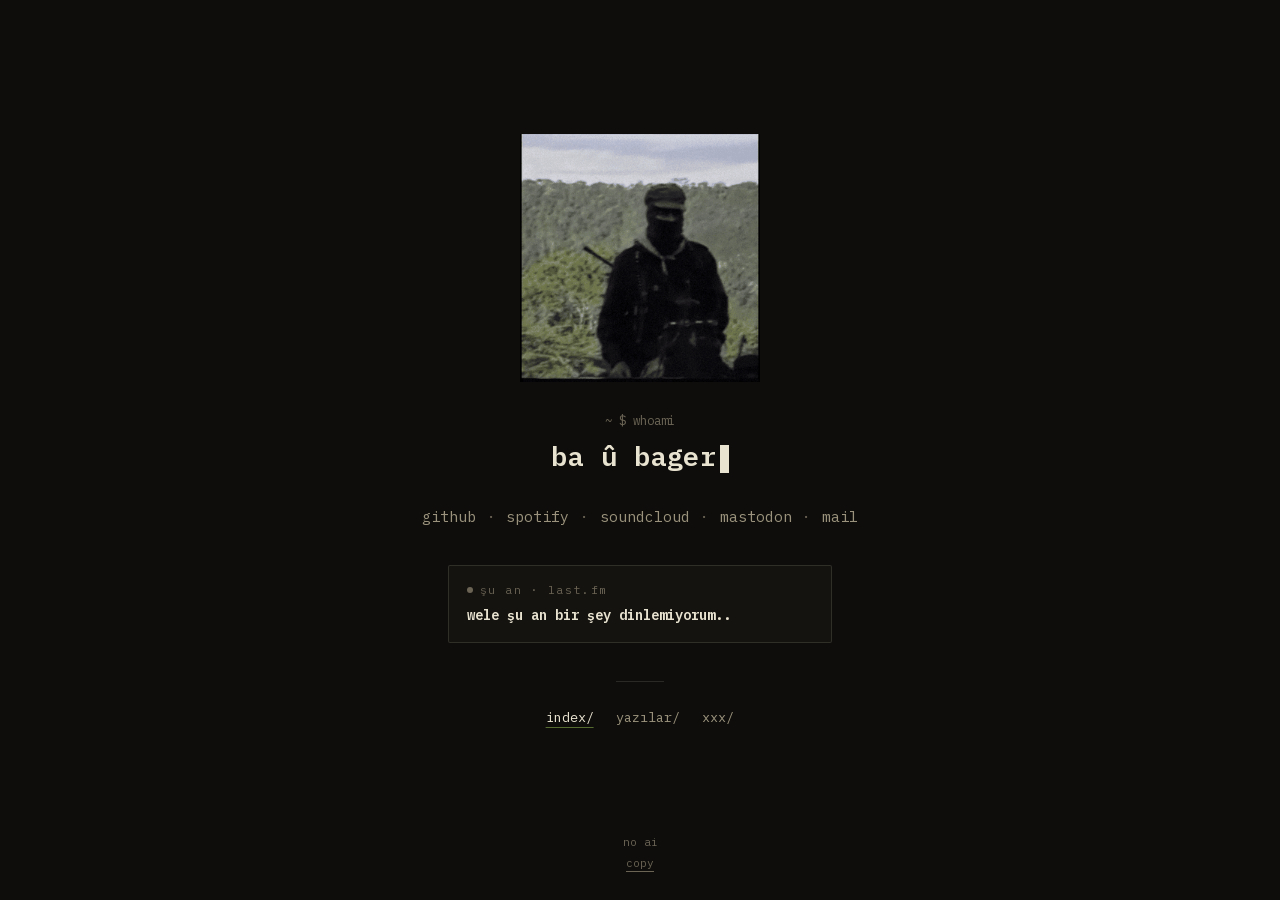
==== commit bc1086c6: "x" ====
--- a/index.html
+++ b/index.html
@@ -19,7 +19,9 @@
 </head>
 <body>
     <main>
-        <img class="foto" src="vivelacommune.jpg" alt="bijî commune">
+        <button class="gizli" aria-label="görseli değiştir">
+            <img class="foto" src="assets/subcomandantemarcos.gif" alt="subcomandante marcos" data-b="assets/onderapo.gif" data-alt-b="önder apo">
+        </button>
 
         <p class="prompt">whoami</p>
         <h1>ba û bager<span class="cursor" aria-hidden="true"></span></h1>
--- a/assets/css/style.css
+++ b/assets/css/style.css
@@ -137,9 +137,18 @@
     50% { opacity: 0; }
 }
 
+.gizli {
+    background: none;
+    border: none;
+    padding: 0;
+    cursor: pointer;
+    margin-bottom: 1.75rem;
+    width: min(100%, 15rem);
+}
+
 .foto {
-    width: min(100%, 15rem);
-    margin-bottom: 1.75rem;
+    width: 100%;
+    display: block;
 }
 
 h1 {
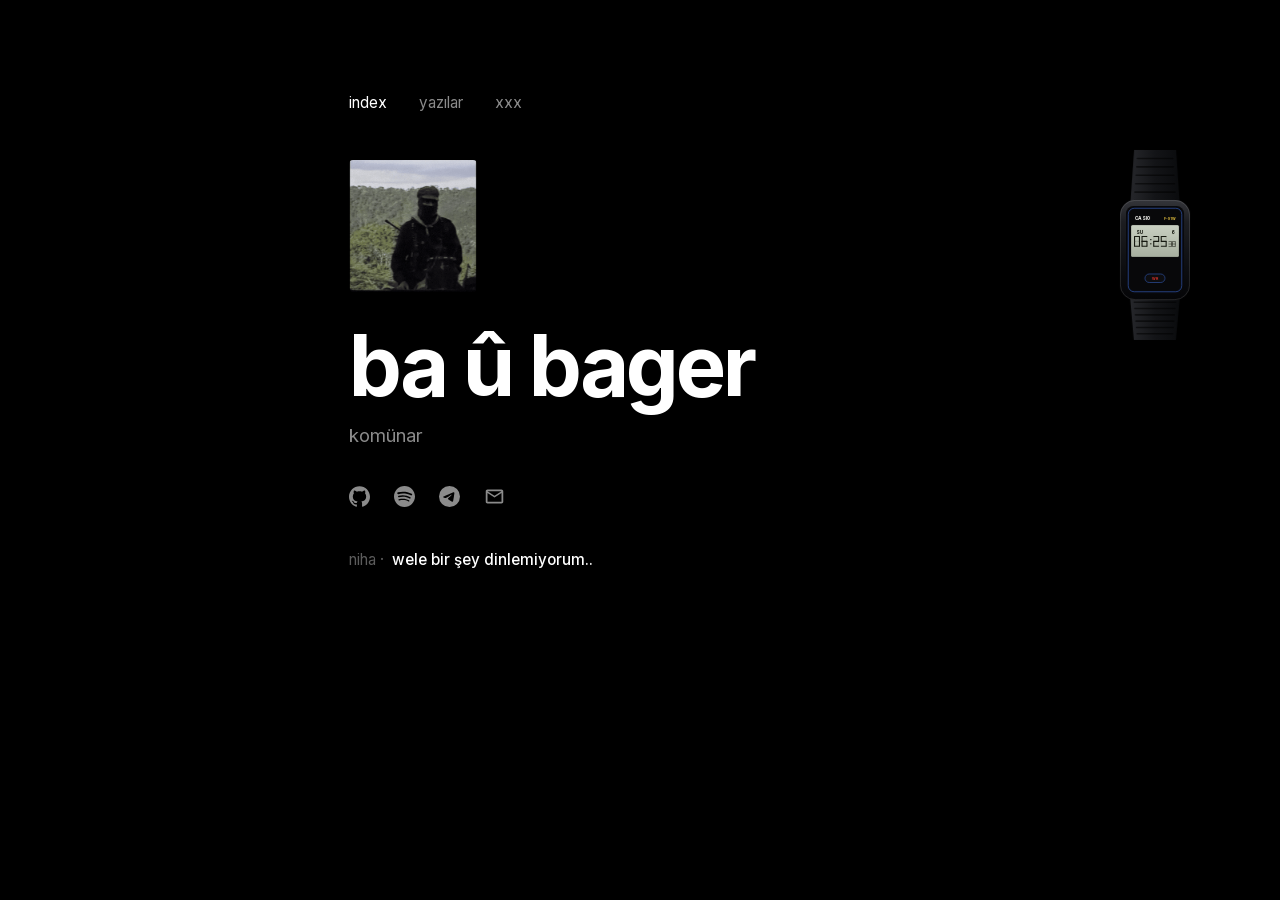
==== commit 9f1490fd: "x" ====
--- a/index.html
+++ b/index.html
@@ -5,11 +5,11 @@
     <meta name="viewport" content="width=device-width, initial-scale=1.0">
     <title>ba û bager</title>
     <meta name="description" content="komünar">
-    <meta http-equiv="Content-Security-Policy" content="default-src 'self'; script-src 'self'; style-src 'self' 'unsafe-inline'; img-src 'self' https://*.fastly.net data:; connect-src 'self' https://ws.audioscrobbler.com; font-src 'self'; media-src 'self'; base-uri 'self'; form-action 'none'; object-src 'none'">
-    <meta name="theme-color" content="#0e0d0b">
+    <meta http-equiv="Content-Security-Policy" content="default-src 'self'; script-src 'self' https://gc.zgo.at; style-src 'self' 'unsafe-inline'; img-src 'self' https://*.fastly.net data: https://bager.goatcounter.com; connect-src 'self' https://ws.audioscrobbler.com https://bager.goatcounter.com; font-src 'self'; media-src 'self'; base-uri 'self'; form-action 'none'; object-src 'none'">
+    <meta name="theme-color" content="#000000">
     <meta property="og:title" content="ba û bager">
     <meta property="og:description" content="komünar">
-    <meta property="og:image" content="https://ericmarshlovski.github.io/bager/vivelacommune.jpg">
+    <meta property="og:image" content="https://ericmarshlovski.github.io/bager/assets/kart.jpg">
     <meta property="og:url" content="https://ericmarshlovski.github.io/bager/">
     <meta property="og:type" content="website">
     <meta name="twitter:card" content="summary">
@@ -19,38 +19,37 @@
 </head>
 <body>
     <main>
+        <nav class="ust">
+            <a href="index.html" aria-current="page">index</a>
+            <a href="blog/index.html">yazılar</a>
+            <a href="xxx.html">xxx</a>
+        </nav>
+
         <button class="gizli" aria-label="görseli değiştir">
-            <img class="foto" src="assets/subcomandantemarcos.gif" alt="subcomandante marcos" data-b="assets/onderapo.gif" data-alt-b="önder apo">
+            <img class="foto" src="assets/subcomandantemarcos.gif" alt="subcomandante marcos" width="320" height="331" data-b="assets/onderapo.gif" data-alt-b="önder apo" data-en="498" data-boy="498">
         </button>
 
-        <p class="prompt">whoami</p>
-        <h1>ba û bager<span class="cursor" aria-hidden="true"></span></h1>
+        <h1>ba û bager</h1>
+        <p class="alt">komünar</p>
 
-        <p class="socials"><a href="https://github.com/ericmarshlovski" target="_blank" rel="noopener">github</a>&nbsp;· <a href="https://open.spotify.com/user/8djlkujkspdbpuejrs2llf6aj?si=2995310999944a9e" target="_blank" rel="noopener">spotify</a>&nbsp;· <a href="https://soundcloud.com/bager-926144271" target="_blank" rel="noopener">soundcloud</a>&nbsp;· <a href="https://mastodon.social/@bager" target="_blank" rel="me noopener">mastodon</a>&nbsp;· <a data-eposta>mail</a></p>
+        <p class="socials">
+            <a href="https://github.com/ericmarshlovski" target="_blank" rel="noopener" aria-label="github"><svg viewBox="0 0 24 24" aria-hidden="true"><path d="M12 .297c-6.63 0-12 5.373-12 12 0 5.303 3.438 9.8 8.205 11.385.6.113.82-.258.82-.577 0-.285-.01-1.04-.015-2.04-3.338.724-4.042-1.61-4.042-1.61C4.422 18.07 3.633 17.7 3.633 17.7c-1.087-.744.084-.729.084-.729 1.205.084 1.838 1.236 1.838 1.236 1.07 1.835 2.809 1.305 3.495.998.108-.776.417-1.305.76-1.605-2.665-.3-5.466-1.332-5.466-5.93 0-1.31.465-2.38 1.235-3.22-.135-.303-.54-1.523.105-3.176 0 0 1.005-.322 3.3 1.23.96-.267 1.98-.399 3-.405 1.02.006 2.04.138 3 .405 2.28-1.552 3.285-1.23 3.285-1.23.645 1.653.24 2.873.12 3.176.765.84 1.23 1.91 1.23 3.22 0 4.61-2.805 5.625-5.475 5.92.42.36.81 1.096.81 2.22 0 1.606-.015 2.896-.015 3.286 0 .315.21.69.825.57C20.565 22.092 24 17.592 24 12.297c0-6.627-5.373-12-12-12"/></svg></a>
+            <a href="https://open.spotify.com/user/8djlkujkspdbpuejrs2llf6aj?si=2995310999944a9e" target="_blank" rel="noopener" aria-label="spotify"><svg viewBox="0 0 24 24" aria-hidden="true"><path d="M12 0C5.4 0 0 5.4 0 12s5.4 12 12 12 12-5.4 12-12S18.66 0 12 0m5.521 17.34c-.24.359-.66.48-1.021.24-2.82-1.74-6.36-2.101-10.561-1.141-.418.122-.779-.179-.899-.539-.12-.421.18-.78.54-.9 4.56-1.021 8.52-.6 11.64 1.32.42.18.479.659.301 1.02m1.44-3.3c-.301.42-.841.6-1.262.3-3.239-1.98-8.159-2.58-11.939-1.38-.479.12-1.02-.12-1.14-.6-.12-.48.12-1.021.6-1.141C9.6 9.9 15 10.561 18.72 12.84c.361.181.54.78.241 1.2m.12-3.36C15.24 8.4 8.82 8.16 5.16 9.301c-.6.179-1.2-.181-1.38-.721-.18-.601.18-1.2.72-1.381 4.26-1.26 11.28-1.02 15.721 1.621.539.3.719 1.02.419 1.56-.299.421-1.02.599-1.559.3"/></svg></a>
+            <a href="https://t.me/vivelacommune78" target="_blank" rel="noopener" aria-label="telegram"><svg viewBox="0 0 24 24" aria-hidden="true"><path d="M11.944 0A12 12 0 0 0 0 12a12 12 0 0 0 12 12 12 12 0 0 0 12-12A12 12 0 0 0 12 0a12 12 0 0 0-.056 0m4.962 7.224c.1-.002.321.023.465.14a.506.506 0 0 1 .171.325c.016.093.036.306.02.472-.18 1.898-.962 6.502-1.36 8.627-.168.9-.499 1.201-.82 1.23-.696.065-1.225-.46-1.9-.902-1.056-.693-1.653-1.124-2.678-1.8-1.185-.78-.417-1.21.258-1.91.177-.184 3.247-2.977 3.307-3.23.007-.032.014-.15-.056-.212s-.174-.041-.249-.024c-.106.024-1.793 1.14-5.061 3.345-.48.33-.913.49-1.302.48-.428-.008-1.252-.241-1.865-.44-.752-.245-1.349-.374-1.297-.789.027-.216.325-.437.893-.663 3.498-1.524 5.83-2.529 6.998-3.014 3.332-1.386 4.025-1.627 4.476-1.635z"/></svg></a>
+            <a data-eposta aria-label="mail"><svg viewBox="0 0 24 24" aria-hidden="true"><path d="M22 6c0-1.1-.9-2-2-2H4c-1.1 0-2 .9-2 2v12c0 1.1.9 2 2 2h16c1.1 0 2-.9 2-2zm-2 0-8 5-8-5zm0 12H4V8l8 5 8-5z"/></svg></a>
+        </p>
 
-        <div class="np">
+        <p class="np">
+            <span class="np-label">niha ·</span>
             <img class="np-art" id="np-art" alt="albüm kapağı" hidden>
-            <div class="np-body">
-                <p class="np-label"><span class="np-dot" id="np-dot"></span> şu an · last.fm</p>
-                <p class="np-track" id="np-track">wele şu an bir şey dinlemiyorum..</p>
-                <p class="np-artist" id="np-artist" hidden></p>
-            </div>
-        </div>
-
-        <hr class="sep">
-
-        <nav class="menu">
-            <a href="index.html" aria-current="page">index/</a>
-            <a href="blog/index.html">yazılar/</a>
-            <a href="xxx.html">xxx/</a>
-        </nav>
+            <span class="np-track" id="np-track">wele bir şey dinlemiyorum..</span>
+            <span class="np-artist" id="np-artist" hidden></span>
+        </p>
     </main>
 
-    <footer class="kolofon">
-        no ai<br>
-        <a href="https://github.com/ericmarshlovski/bager" target="_blank" rel="noopener">copy</a>
-    </footer>
+    <div class="f91" id="f91" role="img" aria-label="saat"></div>
 
     <script src="assets/js/site.js"></script>
+    <script data-goatcounter="https://bager.goatcounter.com/count" async src="https://gc.zgo.at/count.js"></script>
 </body>
 </html>
--- a/assets/css/style.css
+++ b/assets/css/style.css
@@ -1,65 +1,29 @@
 @font-face {
-    font-family: "IBM Plex Mono";
+    font-family: "Inter";
     font-style: normal;
-    font-weight: 400;
+    font-weight: 400 700;
     font-display: swap;
-    src: url("../fonts/plex-mono-400-latin-ext.woff2") format("woff2");
+    src: url("../fonts/inter-latin-ext.woff2") format("woff2");
     unicode-range: U+0100-02BA, U+02BD-02C5, U+02C7-02CC, U+02CE-02D7, U+02DD-02FF, U+0304, U+0308, U+0329, U+1D00-1DBF, U+1E00-1E9F, U+1EF2-1EFF, U+2020, U+20A0-20AB, U+20AD-20C0, U+2113, U+2C60-2C7F, U+A720-A7FF;
 }
 
 @font-face {
-    font-family: "IBM Plex Mono";
+    font-family: "Inter";
     font-style: normal;
-    font-weight: 400;
+    font-weight: 400 700;
     font-display: swap;
-    src: url("../fonts/plex-mono-400-latin.woff2") format("woff2");
+    src: url("../fonts/inter-latin.woff2") format("woff2");
     unicode-range: U+0000-00FF, U+0131, U+0152-0153, U+02BB-02BC, U+02C6, U+02DA, U+02DC, U+0304, U+0308, U+0329, U+2000-206F, U+20AC, U+2122, U+2191, U+2193, U+2212, U+2215, U+FEFF, U+FFFD;
 }
 
-@font-face {
-    font-family: "IBM Plex Mono";
-    font-style: normal;
-    font-weight: 500;
-    font-display: swap;
-    src: url("../fonts/plex-mono-500-latin-ext.woff2") format("woff2");
-    unicode-range: U+0100-02BA, U+02BD-02C5, U+02C7-02CC, U+02CE-02D7, U+02DD-02FF, U+0304, U+0308, U+0329, U+1D00-1DBF, U+1E00-1E9F, U+1EF2-1EFF, U+2020, U+20A0-20AB, U+20AD-20C0, U+2113, U+2C60-2C7F, U+A720-A7FF;
-}
-
-@font-face {
-    font-family: "IBM Plex Mono";
-    font-style: normal;
-    font-weight: 500;
-    font-display: swap;
-    src: url("../fonts/plex-mono-500-latin.woff2") format("woff2");
-    unicode-range: U+0000-00FF, U+0131, U+0152-0153, U+02BB-02BC, U+02C6, U+02DA, U+02DC, U+0304, U+0308, U+0329, U+2000-206F, U+20AC, U+2122, U+2191, U+2193, U+2212, U+2215, U+FEFF, U+FFFD;
-}
-
-@font-face {
-    font-family: "IBM Plex Mono";
-    font-style: normal;
-    font-weight: 600;
-    font-display: swap;
-    src: url("../fonts/plex-mono-600-latin-ext.woff2") format("woff2");
-    unicode-range: U+0100-02BA, U+02BD-02C5, U+02C7-02CC, U+02CE-02D7, U+02DD-02FF, U+0304, U+0308, U+0329, U+1D00-1DBF, U+1E00-1E9F, U+1EF2-1EFF, U+2020, U+20A0-20AB, U+20AD-20C0, U+2113, U+2C60-2C7F, U+A720-A7FF;
-}
-
-@font-face {
-    font-family: "IBM Plex Mono";
-    font-style: normal;
-    font-weight: 600;
-    font-display: swap;
-    src: url("../fonts/plex-mono-600-latin.woff2") format("woff2");
-    unicode-range: U+0000-00FF, U+0131, U+0152-0153, U+02BB-02BC, U+02C6, U+02DA, U+02DC, U+0304, U+0308, U+0329, U+2000-206F, U+20AC, U+2122, U+2191, U+2193, U+2212, U+2215, U+FEFF, U+FFFD;
-}
-
 :root {
-    --bg: #0e0d0b;
-    --raised: #14130f;
-    --ink: #e8e2d0;
-    --muted: #9a927c;
-    --faint: #6b6455;
-    --line: rgba(232, 226, 208, 0.13);
-    --renk: #556B2F;
+    --bg: #000000;
+    --raised: #0b0b0b;
+    --ink: #ffffff;
+    --muted: #8b8b8b;
+    --faint: #5c5c5c;
+    --line: rgba(255, 255, 255, 0.12);
+    --sor: #ed1c24;
     color-scheme: dark;
 }
 
@@ -71,344 +35,267 @@
     min-height: 100vh;
     background: var(--bg);
     color: var(--ink);
-    font-family: "IBM Plex Mono", ui-monospace, SFMono-Regular, Menlo, Consolas, monospace;
-    font-size: 0.9375rem;
-    line-height: 1.75;
+    font-family: "Inter", ui-sans-serif, system-ui, -apple-system, "Segoe UI", sans-serif;
+    font-size: 1rem;
+    line-height: 1.65;
+    -webkit-font-smoothing: antialiased;
     display: flex;
     flex-direction: column;
-    align-items: center;
 }
 
 ::selection {
-    background: var(--renk);
-    color: var(--bg);
+    background: var(--sor);
+    color: var(--ink);
 }
 
 a {
     color: var(--ink);
-    text-decoration: underline;
-    text-decoration-color: var(--faint);
-    text-underline-offset: 4px;
-    transition: color 0.15s ease, text-decoration-color 0.15s ease;
-}
-
-a:hover {
-    color: var(--renk);
-    text-decoration-color: var(--renk);
-}
+    text-decoration: none;
+    transition: color 0.15s ease, opacity 0.15s ease;
+}
+
+a:hover { color: var(--sor); }
 
 :focus-visible {
-    outline: 2px solid var(--renk);
+    outline: 2px solid var(--sor);
     outline-offset: 3px;
+    border-radius: 2px;
 }
 
 main {
     flex: 1;
     width: 100%;
-    max-width: 34rem;
-    padding: clamp(2.5rem, 8vh, 5rem) 1.25rem 2.5rem;
-    display: flex;
-    flex-direction: column;
-    align-items: center;
-    justify-content: center;
-    text-align: center;
-}
-
-.prompt {
-    font-size: 0.78rem;
-    color: var(--faint);
-    margin-bottom: 0.4rem;
-}
-
-.prompt::before { content: "~ $ "; }
-
-.cursor {
-    display: inline-block;
-    width: 0.55ch;
-    height: 1.05em;
-    margin-left: 0.25ch;
-    background: var(--ink);
-    vertical-align: text-bottom;
-    animation: blink 1.2s step-end infinite;
-}
-
-@keyframes blink {
-    0%, 100% { opacity: 1; }
-    50% { opacity: 0; }
-}
+    max-width: 46rem;
+    margin: 0 auto;
+    padding: clamp(3rem, 10vh, 7rem) clamp(1.5rem, 6vw, 5rem) 6rem;
+}
+
+.ust {
+    display: flex;
+    gap: 2rem;
+    margin-bottom: clamp(2rem, 5vh, 3.5rem);
+    font-size: 0.95rem;
+}
+
+.ust a { color: var(--muted); }
+
+.ust a:hover { color: var(--ink); }
+
+.ust a[aria-current="page"] { color: var(--ink); }
 
 .gizli {
     background: none;
     border: none;
     padding: 0;
     cursor: pointer;
-    margin-bottom: 1.75rem;
-    width: min(100%, 15rem);
+    display: block;
+    width: 8rem;
+    margin-bottom: 2rem;
+    border-radius: 4px;
+    overflow: hidden;
+    line-height: 0;
 }
 
 .foto {
     width: 100%;
+    height: auto;
     display: block;
 }
 
 h1 {
-    font-size: 1.7rem;
-    font-weight: 600;
-    letter-spacing: 0.02em;
-    line-height: 1.3;
+    font-size: clamp(3rem, 9vw, 5.25rem);
+    font-weight: 700;
+    letter-spacing: -0.035em;
+    line-height: 1;
+}
+
+.alt {
+    color: var(--muted);
+    font-size: 1.15rem;
+    margin-top: 0.7rem;
 }
 
 .socials {
-    margin-top: 1.9rem;
-    color: var(--faint);
+    display: flex;
+    gap: 1.5rem;
+    margin-top: 2.25rem;
+    align-items: center;
 }
 
 .socials a {
     color: var(--muted);
-    text-decoration: none;
-    padding: 0.15rem 0.1rem;
-}
-
-.socials a:hover { color: var(--renk); }
+    display: inline-flex;
+    line-height: 0;
+}
+
+.socials a:hover { color: var(--ink); }
+
+.socials svg {
+    width: 21px;
+    height: 21px;
+    fill: currentColor;
+    display: block;
+}
 
 .np {
-    margin-top: 2.2rem;
-    width: 100%;
-    max-width: 24rem;
-    border: 1px solid var(--line);
-    border-radius: 2px;
-    background: var(--raised);
-    padding: 0.9rem 1.1rem;
+    margin-top: 2.5rem;
     display: flex;
     align-items: center;
-    gap: 0.9rem;
-    text-align: left;
-}
+    flex-wrap: wrap;
+    gap: 0.5rem;
+    font-size: 0.95rem;
+}
+
+.np-label { color: var(--faint); }
 
 .np-art {
-    width: 76px;
-    height: 76px;
+    width: 28px;
+    height: 28px;
     object-fit: cover;
-    border: 1px solid var(--line);
-    border-radius: 2px;
-    filter: saturate(0.75);
+    border-radius: 3px;
     flex-shrink: 0;
 }
 
-.np-body { min-width: 0; }
-
-.np-label {
-    font-size: 0.68rem;
-    letter-spacing: 0.14em;
+.np-track {
+    font-weight: 500;
+    overflow-wrap: anywhere;
+}
+
+.np-artist { color: var(--muted); }
+
+.np-artist::before { content: "— "; }
+
+.page h1 {
+    font-size: clamp(2rem, 5vw, 3rem);
+    margin-bottom: 2.5rem;
+}
+
+.post-meta {
+    font-size: 0.85rem;
     color: var(--faint);
-    display: flex;
-    align-items: center;
-    gap: 0.45rem;
-}
-
-.np-dot {
-    width: 6px;
-    height: 6px;
-    border-radius: 50%;
-    background: var(--faint);
-    flex-shrink: 0;
-}
-
-.np-dot.live {
-    background: var(--renk);
-    animation: pulse 1.6s infinite;
-}
-
-@keyframes pulse {
-    0%, 100% { opacity: 1; }
-    50% { opacity: 0.35; }
-}
-
-.np-track {
-    font-size: 0.88rem;
-    font-weight: 600;
-    margin-top: 0.2rem;
-    overflow-wrap: anywhere;
-}
-
-.np-artist {
-    font-size: 0.78rem;
-    color: var(--muted);
-}
-
-.sep {
-    border: none;
-    border-top: 1px solid var(--line);
-    width: 3rem;
-    margin: 2.4rem auto 0;
-}
-
-.menu {
-    margin-top: 1.5rem;
-    display: flex;
-    gap: 1.4rem;
-    justify-content: center;
-    font-size: 0.85rem;
-}
-
-.menu a {
-    color: var(--muted);
-    text-decoration: none;
-}
-
-.menu a:hover { color: var(--renk); }
-
-.menu a[aria-current="page"] {
-    color: var(--ink);
-    text-decoration: underline;
-    text-decoration-color: var(--renk);
-    text-underline-offset: 5px;
-}
-
-.kolofon {
-    width: 100%;
-    padding: 0 1.25rem 1.6rem;
-    text-align: center;
-    font-size: 0.7rem;
-    line-height: 1.9;
-    color: var(--faint);
-}
-
-.kolofon a { color: var(--faint); }
-
-.page {
-    justify-content: flex-start;
-    text-align: left;
-    align-items: stretch;
-}
-
-.page .menu { margin: 0 0 3rem; justify-content: center; }
-
-.page h1 {
-    font-size: 1.35rem;
-    text-align: center;
-}
-
-.page .eyebrow {
-    font-size: 0.72rem;
-    letter-spacing: 0.14em;
-    color: var(--faint);
-    text-align: center;
-    margin-bottom: 0.5rem;
+    margin-top: -2rem;
+    margin-bottom: 2.5rem;
 }
 
 .posts {
     list-style: none;
-    margin-top: 2.2rem;
 }
 
 .posts li {
     display: flex;
-    gap: 1.1rem;
+    gap: 1.5rem;
     align-items: baseline;
-    padding: 0.6rem 0;
+    padding: 0.9rem 0;
     border-bottom: 1px solid var(--line);
 }
 
 .posts li:first-child { border-top: 1px solid var(--line); }
 
-.rss {
-    margin-top: 2.4rem;
-    font-size: 0.75rem;
-    text-align: center;
-}
-
-.rss a { color: var(--faint); }
+.posts a { flex: 1; }
 
 .post-date {
-    font-size: 0.75rem;
+    font-size: 0.8rem;
     color: var(--faint);
     white-space: nowrap;
     flex-shrink: 0;
-}
-
-.post-meta {
-    font-size: 0.75rem;
+    font-variant-numeric: tabular-nums;
+}
+
+.rss {
+    margin-top: 2.5rem;
+    font-size: 0.8rem;
     color: var(--faint);
-    text-align: center;
-    margin-top: 0.4rem;
-}
-
-.prose { margin-top: 2.4rem; }
-
-.prose p { margin-bottom: 1.2rem; }
+}
+
+.rss a { color: var(--faint); }
+
+.dir {
+    list-style: none;
+}
+
+.dir li {
+    padding: 1rem 0;
+    border-bottom: 1px solid var(--line);
+}
+
+.dir li:first-child { border-top: 1px solid var(--line); }
+
+.dir .desc {
+    display: block;
+    font-size: 0.85rem;
+    color: var(--muted);
+}
+
+.prose {
+    max-width: 38rem;
+    font-size: 1.05rem;
+    line-height: 1.75;
+}
+
+.prose p { margin-bottom: 1.4rem; }
 
 .prose h2 {
-    font-size: 1rem;
-    font-weight: 600;
-    margin: 2rem 0 0.8rem;
-}
-
-.prose ul, .prose ol { margin: 0 0 1.2rem 1.4rem; }
-
-.prose li { margin-bottom: 0.3rem; }
+    font-size: 1.35rem;
+    font-weight: 700;
+    letter-spacing: -0.015em;
+    margin: 2.5rem 0 1rem;
+}
+
+.prose ul, .prose ol { margin: 0 0 1.4rem 1.4rem; }
+
+.prose li { margin-bottom: 0.35rem; }
+
+.prose a {
+    text-decoration: underline;
+    text-decoration-color: var(--faint);
+    text-underline-offset: 4px;
+}
 
 .prose blockquote {
     border-left: 2px solid var(--line);
-    padding-left: 1rem;
+    padding-left: 1.2rem;
     color: var(--muted);
-    margin-bottom: 1.2rem;
+    margin-bottom: 1.4rem;
 }
 
 .prose code {
     background: var(--raised);
     border: 1px solid var(--line);
-    border-radius: 2px;
-    padding: 0.05rem 0.35rem;
+    border-radius: 4px;
+    padding: 0.1rem 0.35rem;
+    font-family: ui-monospace, SFMono-Regular, Menlo, Consolas, monospace;
     font-size: 0.85em;
 }
 
 .prose pre {
     background: var(--raised);
     border: 1px solid var(--line);
-    border-radius: 2px;
-    padding: 0.9rem 1rem;
+    border-radius: 8px;
+    padding: 1rem 1.15rem;
     overflow-x: auto;
-    margin-bottom: 1.2rem;
-    text-align: left;
+    margin-bottom: 1.4rem;
+    font-family: ui-monospace, SFMono-Regular, Menlo, Consolas, monospace;
 }
 
 .prose pre code { background: none; border: none; padding: 0; }
 
-.dir {
-    list-style: none;
-    margin-top: 2.2rem;
-}
-
-.dir li {
-    padding: 0.75rem 0;
-    border-bottom: 1px solid var(--line);
-}
-
-.dir li:first-child { border-top: 1px solid var(--line); }
-
-.dir .desc {
-    display: block;
-    font-size: 0.78rem;
-    color: var(--muted);
-}
+.siir p { white-space: pre-line; }
 
 .player {
-    margin: 2.4rem auto 0;
-    width: 100%;
+    margin: 0 0 2.5rem;
     max-width: 26rem;
     border: 1px solid var(--line);
-    border-radius: 2px;
+    border-radius: 12px;
     background: var(--raised);
-    padding: 0.85rem 1rem;
+    padding: 0.9rem 1.1rem;
     display: flex;
     align-items: center;
-    gap: 0.9rem;
+    gap: 1rem;
 }
 
 .player-btn {
     font: inherit;
-    font-size: 0.85rem;
+    font-size: 0.9rem;
     color: var(--muted);
     background: none;
     border: none;
@@ -417,54 +304,121 @@
     padding: 0;
 }
 
-.player-btn:hover { color: var(--renk); }
+.player-btn:hover { color: var(--ink); }
 
 .player-seek {
     flex: 1;
     appearance: none;
     -webkit-appearance: none;
-    height: 2px;
-    border-radius: 1px;
+    height: 3px;
+    border-radius: 2px;
     background: var(--line);
     cursor: pointer;
 }
 
 .player-seek::-webkit-slider-thumb {
     -webkit-appearance: none;
-    width: 10px;
-    height: 10px;
+    width: 11px;
+    height: 11px;
     border-radius: 50%;
-    background: var(--renk);
+    background: var(--sor);
     border: none;
 }
 
 .player-seek::-moz-range-thumb {
-    width: 10px;
-    height: 10px;
+    width: 11px;
+    height: 11px;
     border-radius: 50%;
-    background: var(--renk);
+    background: var(--sor);
     border: none;
 }
 
 .player-time {
-    font-size: 0.72rem;
+    font-size: 0.78rem;
     color: var(--faint);
     white-space: nowrap;
     font-variant-numeric: tabular-nums;
 }
 
-.siir p { white-space: pre-line; }
-
-@media (max-width: 420px) {
-    body { font-size: 0.875rem; }
-
-    h1 { font-size: 1.45rem; }
-
-    .socials { line-height: 2.2; }
+.f91 {
+    position: fixed;
+    top: 0;
+    left: 0;
+    width: 70px;
+    z-index: 40;
+    touch-action: none;
+    cursor: grab;
+    -webkit-tap-highlight-color: transparent;
+    will-change: transform;
+}
+
+.f91:empty { display: none; }
+
+.f91.tutuluyor { cursor: grabbing; }
+
+.f91-govde {
+    display: block;
+    width: 100%;
+    height: auto;
+    filter: drop-shadow(0 4px 10px rgba(0, 0, 0, 0.7));
+}
+
+.f91-govde text { user-select: none; }
+
+.f91-seg { fill: #14170f; }
+
+.f91-seg:not(.on) { opacity: 0.09; }
+
+.f91-kolon rect {
+    fill: #14170f;
+    animation: f91-yanip-son 1s step-end infinite;
+}
+
+.f91-lcd-ust {
+    fill: #14170f;
+    font-family: "Inter", sans-serif;
+    font-size: 9px;
+    font-weight: 700;
+}
+
+.f91-marka {
+    fill: #f2f2ee;
+    font-family: "Inter", sans-serif;
+    font-size: 9.5px;
+    font-weight: 700;
+    letter-spacing: 0.02em;
+}
+
+.f91-model {
+    fill: #e0bd3e;
+    font-family: "Inter", sans-serif;
+    font-size: 7px;
+    font-weight: 700;
+}
+
+.f91-wr {
+    fill: #cf3128;
+    font-family: "Inter", sans-serif;
+    font-size: 7px;
+    font-weight: 700;
+}
+
+@keyframes f91-yanip-son {
+    0%, 49% { opacity: 1; }
+    50%, 99% { opacity: 0.12; }
+    100% { opacity: 1; }
+}
+
+@media (max-width: 560px) {
+    body { font-size: 0.95rem; }
+
+    h1 { letter-spacing: -0.03em; }
+
+    .socials { gap: 1.25rem; }
 
     .posts li {
         flex-direction: column;
-        gap: 0.05rem;
+        gap: 0.15rem;
     }
 }
 
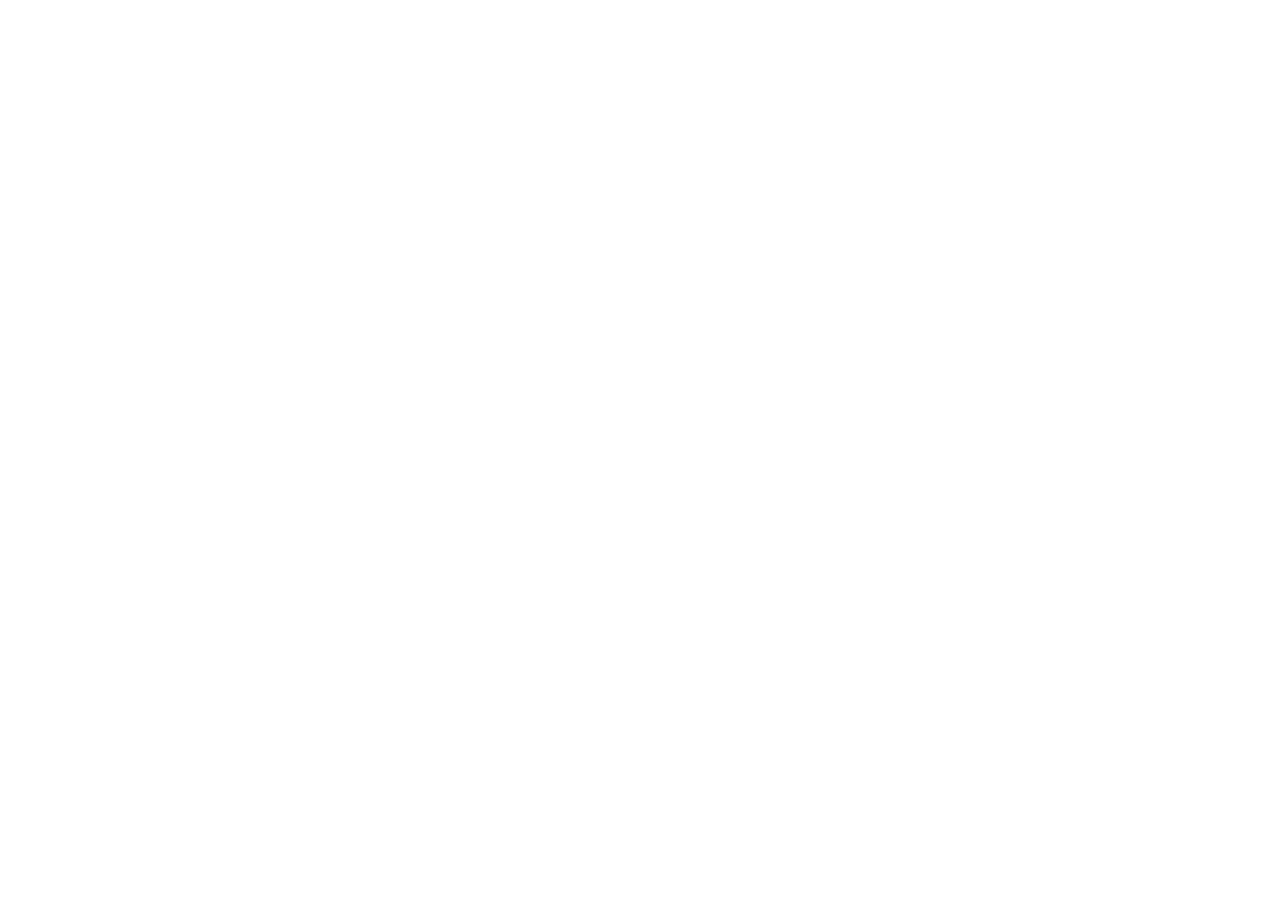
==== commit cc40467c: "xxx" ====
--- a/index.html
+++ b/index.html
@@ -4,52 +4,34 @@
     <meta charset="UTF-8">
     <meta name="viewport" content="width=device-width, initial-scale=1.0">
     <title>ba û bager</title>
-    <meta name="description" content="komünar">
-    <meta http-equiv="Content-Security-Policy" content="default-src 'self'; script-src 'self' https://gc.zgo.at; style-src 'self' 'unsafe-inline'; img-src 'self' https://*.fastly.net data: https://bager.goatcounter.com; connect-src 'self' https://ws.audioscrobbler.com https://bager.goatcounter.com; font-src 'self'; media-src 'self'; base-uri 'self'; form-action 'none'; object-src 'none'">
+    <link rel="canonical" href="https://berxwedanjiyane.org/">
+    <meta http-equiv="refresh" content="0; url=https://berxwedanjiyane.org/">
     <meta name="theme-color" content="#000000">
-    <meta property="og:title" content="ba û bager">
-    <meta property="og:description" content="komünar">
-    <meta property="og:image" content="https://ericmarshlovski.github.io/bager/assets/kart.jpg">
-    <meta property="og:url" content="https://ericmarshlovski.github.io/bager/">
-    <meta property="og:type" content="website">
-    <meta name="twitter:card" content="summary">
-    <link rel="alternate" type="application/rss+xml" title="ba û bager" href="feed.xml">
-    <link rel="stylesheet" href="assets/css/style.css">
-    <link rel="icon" type="image/png" href="cat.png">
+    <style>
+        :root { color-scheme: dark; }
+        * { margin: 0; padding: 0; box-sizing: border-box; }
+        body {
+            min-height: 100vh;
+            background: #000;
+            color: #fff;
+            font-family: ui-sans-serif, system-ui, -apple-system, sans-serif;
+            font-size: 0.9375rem;
+            line-height: 1.75;
+            display: flex;
+            align-items: center;
+            justify-content: center;
+            text-align: center;
+        }
+        main { padding: 2rem 1.25rem; }
+        p + p { margin-top: 1.5rem; }
+        a { color: #8b8b8b; text-underline-offset: 4px; }
+        a:hover { color: #ed1c24; }
+    </style>
 </head>
 <body>
     <main>
-        <nav class="ust">
-            <a href="index.html" aria-current="page">index</a>
-            <a href="blog/index.html">yazılar</a>
-            <a href="xxx.html">xxx</a>
-        </nav>
-
-        <button class="gizli" aria-label="görseli değiştir">
-            <img class="foto" src="assets/subcomandantemarcos.gif" alt="subcomandante marcos" width="320" height="331" data-b="assets/onderapo.gif" data-alt-b="önder apo" data-en="498" data-boy="498">
-        </button>
-
-        <h1>ba û bager</h1>
-        <p class="alt">komünar</p>
-
-        <p class="socials">
-            <a href="https://github.com/ericmarshlovski" target="_blank" rel="noopener" aria-label="github"><svg viewBox="0 0 24 24" aria-hidden="true"><path d="M12 .297c-6.63 0-12 5.373-12 12 0 5.303 3.438 9.8 8.205 11.385.6.113.82-.258.82-.577 0-.285-.01-1.04-.015-2.04-3.338.724-4.042-1.61-4.042-1.61C4.422 18.07 3.633 17.7 3.633 17.7c-1.087-.744.084-.729.084-.729 1.205.084 1.838 1.236 1.838 1.236 1.07 1.835 2.809 1.305 3.495.998.108-.776.417-1.305.76-1.605-2.665-.3-5.466-1.332-5.466-5.93 0-1.31.465-2.38 1.235-3.22-.135-.303-.54-1.523.105-3.176 0 0 1.005-.322 3.3 1.23.96-.267 1.98-.399 3-.405 1.02.006 2.04.138 3 .405 2.28-1.552 3.285-1.23 3.285-1.23.645 1.653.24 2.873.12 3.176.765.84 1.23 1.91 1.23 3.22 0 4.61-2.805 5.625-5.475 5.92.42.36.81 1.096.81 2.22 0 1.606-.015 2.896-.015 3.286 0 .315.21.69.825.57C20.565 22.092 24 17.592 24 12.297c0-6.627-5.373-12-12-12"/></svg></a>
-            <a href="https://open.spotify.com/user/8djlkujkspdbpuejrs2llf6aj?si=2995310999944a9e" target="_blank" rel="noopener" aria-label="spotify"><svg viewBox="0 0 24 24" aria-hidden="true"><path d="M12 0C5.4 0 0 5.4 0 12s5.4 12 12 12 12-5.4 12-12S18.66 0 12 0m5.521 17.34c-.24.359-.66.48-1.021.24-2.82-1.74-6.36-2.101-10.561-1.141-.418.122-.779-.179-.899-.539-.12-.421.18-.78.54-.9 4.56-1.021 8.52-.6 11.64 1.32.42.18.479.659.301 1.02m1.44-3.3c-.301.42-.841.6-1.262.3-3.239-1.98-8.159-2.58-11.939-1.38-.479.12-1.02-.12-1.14-.6-.12-.48.12-1.021.6-1.141C9.6 9.9 15 10.561 18.72 12.84c.361.181.54.78.241 1.2m.12-3.36C15.24 8.4 8.82 8.16 5.16 9.301c-.6.179-1.2-.181-1.38-.721-.18-.601.18-1.2.72-1.381 4.26-1.26 11.28-1.02 15.721 1.621.539.3.719 1.02.419 1.56-.299.421-1.02.599-1.559.3"/></svg></a>
-            <a href="https://t.me/vivelacommune78" target="_blank" rel="noopener" aria-label="telegram"><svg viewBox="0 0 24 24" aria-hidden="true"><path d="M11.944 0A12 12 0 0 0 0 12a12 12 0 0 0 12 12 12 12 0 0 0 12-12A12 12 0 0 0 12 0a12 12 0 0 0-.056 0m4.962 7.224c.1-.002.321.023.465.14a.506.506 0 0 1 .171.325c.016.093.036.306.02.472-.18 1.898-.962 6.502-1.36 8.627-.168.9-.499 1.201-.82 1.23-.696.065-1.225-.46-1.9-.902-1.056-.693-1.653-1.124-2.678-1.8-1.185-.78-.417-1.21.258-1.91.177-.184 3.247-2.977 3.307-3.23.007-.032.014-.15-.056-.212s-.174-.041-.249-.024c-.106.024-1.793 1.14-5.061 3.345-.48.33-.913.49-1.302.48-.428-.008-1.252-.241-1.865-.44-.752-.245-1.349-.374-1.297-.789.027-.216.325-.437.893-.663 3.498-1.524 5.83-2.529 6.998-3.014 3.332-1.386 4.025-1.627 4.476-1.635z"/></svg></a>
-            <a data-eposta aria-label="mail"><svg viewBox="0 0 24 24" aria-hidden="true"><path d="M22 6c0-1.1-.9-2-2-2H4c-1.1 0-2 .9-2 2v12c0 1.1.9 2 2 2h16c1.1 0 2-.9 2-2zm-2 0-8 5-8-5zm0 12H4V8l8 5 8-5z"/></svg></a>
-        </p>
-
-        <p class="np">
-            <span class="np-label">niha ·</span>
-            <img class="np-art" id="np-art" alt="albüm kapağı" hidden>
-            <span class="np-track" id="np-track">wele bir şey dinlemiyorum..</span>
-            <span class="np-artist" id="np-artist" hidden></span>
-        </p>
+        <p>burası taşındı..</p>
+        <p><a href="https://berxwedanjiyane.org/">berxwedanjiyane.org</a></p>
     </main>
-
-    <div class="f91" id="f91" role="img" aria-label="saat"></div>
-
-    <script src="assets/js/site.js"></script>
-    <script data-goatcounter="https://bager.goatcounter.com/count" async src="https://gc.zgo.at/count.js"></script>
 </body>
 </html>
